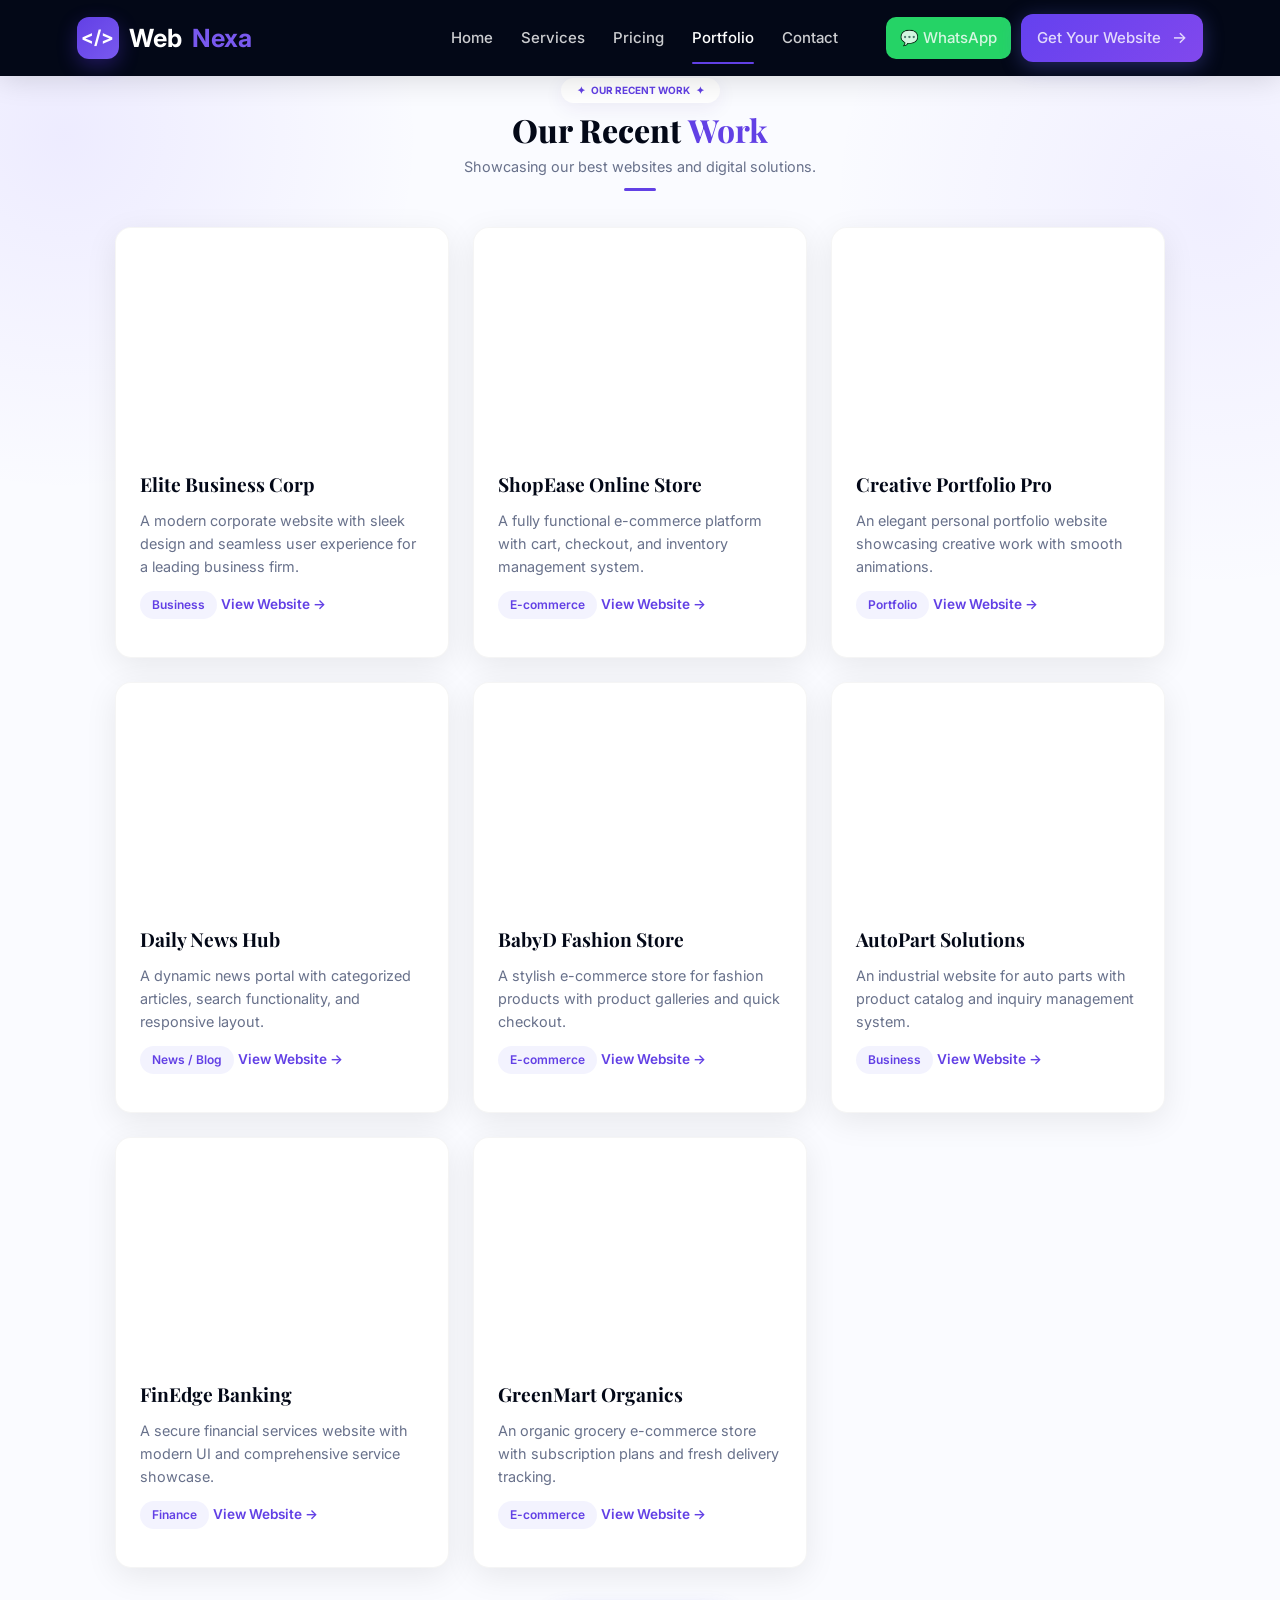
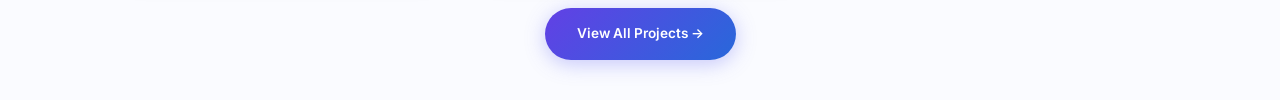
==== portfolio.html @ ce3ebc8d "Add services page and update navigation links" ====
<!DOCTYPE html>
<html lang="en">
<head>
    <meta charset="UTF-8">
    <meta name="viewport" content="width=device-width, initial-scale=1.0">
    <title>WebNexa — Portfolio</title>
    <link rel="stylesheet" href="css/home.css">
    <link rel="preconnect" href="https://fonts.googleapis.com">
    <link rel="preconnect" href="https://fonts.gstatic.com" crossorigin>
    <link href="https://fonts.googleapis.com/css2?family=Playfair+Display:wght@400;500;600;700;800;900&family=Inter:wght@300;400;500;600;700&display=swap" rel="stylesheet">
    <link rel="stylesheet" href="https://cdnjs.cloudflare.com/ajax/libs/font-awesome/6.5.1/css/all.min.css">
</head>
<body>

<!-- ================= NAVBAR ================= -->
<header class="navbar">
    <a href="index.html" class="logo" aria-label="WebNexa Home">
        <div class="logo-icon">&lt;/&gt;</div>
        <span class="logo-white">Web</span><span class="logo-purple">Nexa</span>
    </a>

    <button class="mobile-toggle" id="mobileToggle" aria-label="Toggle menu" aria-expanded="false">
        <span></span>
        <span></span>
        <span></span>
    </button>

    <nav aria-label="Main navigation" id="mainNav">
        <a href="index.html">Home</a>
        <a href="services.html">Services</a>
        <a href="index.html#pricing">Pricing</a>
        <a href="portfolio.html" class="active">Portfolio</a>
        <a href="index.html#contact">Contact</a>
        
        <div class="nav-actions">
            <a href="https://wa.me/923008932525" class="whatsapp-btn" target="_blank" rel="noopener noreferrer">💬 WhatsApp</a>
            <a href="requirements.html" class="talk-btn">Get Your Website <span>→</span></a>
        </div>
    </nav>
</header> 

<div class="mobile-bottom-bar">
    <a href="https://wa.me/923008932525" class="mobile-bar-btn whatsapp" target="_blank" rel="noopener noreferrer">💬 WhatsApp</a>
    <a href="requirements.html" class="mobile-bar-btn get-started">Get Started <span>→</span></a>
</div>

<!-- ================= PORTFOLIO ================= -->
<main class="portfolio-page" id="portfolio">

    <!-- ================= PORTFOLIO HERO ================= -->
    <section class="portfolio-hero">
        <div class="offer">
            <span>✦</span> OUR RECENT WORK <span>✦</span>
        </div>
        <h1>
            Our Recent <strong>Work</strong>
        </h1>
        <p>
            Showcasing our best websites and digital solutions.
        </p>
        <div class="heading-line"></div>
    </section>

    <!-- ================= PORTFOLIO GRID ================= -->
    <section class="portfolio-section">
        <div class="portfolio-grid">

            <!-- Project 1 -->
            <div class="portfolio-card">
                <div class="portfolio-image business-mockup">
                    <div class="site-homepage">
                        <div class="site-header">
                            <div class="site-logo-text"></div>
                            <div class="site-nav">
                                <span></span><span></span><span></span>
                            </div>
                        </div>
                        <div class="site-hero">
                            <div class="site-hero-tag"></div>
                            <div class="site-hero-title"></div>
                            <div class="site-hero-sub"></div>
                            <div class="site-hero-btns">
                                <div class="site-btn primary"></div>
                                <div class="site-btn outline"></div>
                            </div>
                        </div>
                        <div class="site-grid-3">
                            <div class="site-card">
                                <div class="site-card-icon"></div>
                                <div class="site-line"></div>
                                <div class="site-line short"></div>
                            </div>
                            <div class="site-card">
                                <div class="site-card-icon"></div>
                                <div class="site-line"></div>
                                <div class="site-line short"></div>
                            </div>
                            <div class="site-card">
                                <div class="site-card-icon"></div>
                                <div class="site-line"></div>
                                <div class="site-line short"></div>
                            </div>
                        </div>
                    </div>
                </div>
                <div class="portfolio-info">
                    <h3>Elite Business Corp</h3>
                    <p>A modern corporate website with sleek design and seamless user experience for a leading business firm.</p>
                    <span class="portfolio-category">Business</span>
                    <a href="#" class="portfolio-link-btn">View Website →</a>
                </div>
            </div>

            <!-- Project 2 -->
            <div class="portfolio-card">
                <div class="portfolio-image ecommerce-mockup">
                    <div class="site-homepage">
                        <div class="site-header">
                            <div class="site-logo-text"></div>
                            <div class="site-nav">
                                <span></span><span></span><span></span>
                            </div>
                        </div>
                        <div class="site-hero">
                            <div class="site-hero-tag"></div>
                            <div class="site-hero-title"></div>
                            <div class="site-hero-sub"></div>
                            <div class="site-hero-btns">
                                <div class="site-btn primary"></div>
                                <div class="site-btn outline"></div>
                            </div>
                        </div>
                        <div class="site-grid-3">
                            <div class="site-card">
                                <div class="site-card-icon"></div>
                                <div class="site-line"></div>
                                <div class="site-line short"></div>
                            </div>
                            <div class="site-card">
                                <div class="site-card-icon"></div>
                                <div class="site-line"></div>
                                <div class="site-line short"></div>
                            </div>
                            <div class="site-card">
                                <div class="site-card-icon"></div>
                                <div class="site-line"></div>
                                <div class="site-line short"></div>
                            </div>
                        </div>
                    </div>
                </div>
                <div class="portfolio-info">
                    <h3>ShopEase Online Store</h3>
                    <p>A fully functional e-commerce platform with cart, checkout, and inventory management system.</p>
                    <span class="portfolio-category">E-commerce</span>
                    <a href="#" class="portfolio-link-btn">View Website →</a>
                </div>
            </div>

            <!-- Project 3 -->
            <div class="portfolio-card">
                <div class="portfolio-image portfolio-mockup">
                    <div class="site-homepage">
                        <div class="site-header">
                            <div class="site-logo-text"></div>
                            <div class="site-nav">
                                <span></span><span></span><span></span>
                            </div>
                        </div>
                        <div class="site-hero">
                            <div class="site-hero-tag"></div>
                            <div class="site-hero-title"></div>
                            <div class="site-hero-sub"></div>
                            <div class="site-hero-btns">
                                <div class="site-btn primary"></div>
                                <div class="site-btn outline"></div>
                            </div>
                        </div>
                        <div class="site-grid-3">
                            <div class="site-card">
                                <div class="site-card-icon"></div>
                                <div class="site-line"></div>
                                <div class="site-line short"></div>
                            </div>
                            <div class="site-card">
                                <div class="site-card-icon"></div>
                                <div class="site-line"></div>
                                <div class="site-line short"></div>
                            </div>
                            <div class="site-card">
                                <div class="site-card-icon"></div>
                                <div class="site-line"></div>
                                <div class="site-line short"></div>
                            </div>
                        </div>
                    </div>
                </div>
                <div class="portfolio-info">
                    <h3>Creative Portfolio Pro</h3>
                    <p>An elegant personal portfolio website showcasing creative work with smooth animations.</p>
                    <span class="portfolio-category">Portfolio</span>
                    <a href="#" class="portfolio-link-btn">View Website →</a>
                </div>
            </div>

            <!-- Project 4 -->
            <div class="portfolio-card">
                <div class="portfolio-image news-mockup">
                    <div class="site-homepage">
                        <div class="site-header">
                            <div class="site-logo-text"></div>
                            <div class="site-nav">
                                <span></span><span></span><span></span>
                            </div>
                        </div>
                        <div class="site-hero">
                            <div class="site-hero-tag"></div>
                            <div class="site-hero-title"></div>
                            <div class="site-hero-sub"></div>
                            <div class="site-hero-btns">
                                <div class="site-btn primary"></div>
                                <div class="site-btn outline"></div>
                            </div>
                        </div>
                        <div class="site-grid-3">
                            <div class="site-card">
                                <div class="site-card-icon"></div>
                                <div class="site-line"></div>
                                <div class="site-line short"></div>
                            </div>
                            <div class="site-card">
                                <div class="site-card-icon"></div>
                                <div class="site-line"></div>
                                <div class="site-line short"></div>
                            </div>
                            <div class="site-card">
                                <div class="site-card-icon"></div>
                                <div class="site-line"></div>
                                <div class="site-line short"></div>
                            </div>
                        </div>
                    </div>
                </div>
                <div class="portfolio-info">
                    <h3>Daily News Hub</h3>
                    <p>A dynamic news portal with categorized articles, search functionality, and responsive layout.</p>
                    <span class="portfolio-category">News / Blog</span>
                    <a href="#" class="portfolio-link-btn">View Website →</a>
                </div>
            </div>

            <!-- Project 5 -->
            <div class="portfolio-card">
                <div class="portfolio-image store-mockup">
                    <div class="site-homepage">
                        <div class="site-header">
                            <div class="site-logo-text"></div>
                            <div class="site-nav">
                                <span></span><span></span><span></span>
                            </div>
                        </div>
                        <div class="site-hero">
                            <div class="site-hero-tag"></div>
                            <div class="site-hero-title"></div>
                            <div class="site-hero-sub"></div>
                            <div class="site-hero-btns">
                                <div class="site-btn primary"></div>
                                <div class="site-btn outline"></div>
                            </div>
                        </div>
                        <div class="site-grid-3">
                            <div class="site-card">
                                <div class="site-card-icon"></div>
                                <div class="site-line"></div>
                                <div class="site-line short"></div>
                            </div>
                            <div class="site-card">
                                <div class="site-card-icon"></div>
                                <div class="site-line"></div>
                                <div class="site-line short"></div>
                            </div>
                            <div class="site-card">
                                <div class="site-card-icon"></div>
                                <div class="site-line"></div>
                                <div class="site-line short"></div>
                            </div>
                        </div>
                    </div>
                </div>
                <div class="portfolio-info">
                    <h3>BabyD Fashion Store</h3>
                    <p>A stylish e-commerce store for fashion products with product galleries and quick checkout.</p>
                    <span class="portfolio-category">E-commerce</span>
                    <a href="#" class="portfolio-link-btn">View Website →</a>
                </div>
            </div>

            <!-- Project 6 -->
            <div class="portfolio-card">
                <div class="portfolio-image carpart-mockup">
                    <div class="site-homepage">
                        <div class="site-header">
                            <div class="site-logo-text"></div>
                            <div class="site-nav">
                                <span></span><span></span><span></span>
                            </div>
                        </div>
                        <div class="site-hero">
                            <div class="site-hero-tag"></div>
                            <div class="site-hero-title"></div>
                            <div class="site-hero-sub"></div>
                            <div class="site-hero-btns">
                                <div class="site-btn primary"></div>
                                <div class="site-btn outline"></div>
                            </div>
                        </div>
                        <div class="site-grid-3">
                            <div class="site-card">
                                <div class="site-card-icon"></div>
                                <div class="site-line"></div>
                                <div class="site-line short"></div>
                            </div>
                            <div class="site-card">
                                <div class="site-card-icon"></div>
                                <div class="site-line"></div>
                                <div class="site-line short"></div>
                            </div>
                            <div class="site-card">
                                <div class="site-card-icon"></div>
                                <div class="site-line"></div>
                                <div class="site-line short"></div>
                            </div>
                        </div>
                    </div>
                </div>
                <div class="portfolio-info">
                    <h3>AutoPart Solutions</h3>
                    <p>An industrial website for auto parts with product catalog and inquiry management system.</p>
                    <span class="portfolio-category">Business</span>
                    <a href="#" class="portfolio-link-btn">View Website →</a>
                </div>
            </div>

            <!-- Project 7 -->
            <div class="portfolio-card">
                <div class="portfolio-image business-mockup">
                    <div class="site-homepage">
                        <div class="site-header">
                            <div class="site-logo-text"></div>
                            <div class="site-nav">
                                <span></span><span></span><span></span>
                            </div>
                        </div>
                        <div class="site-hero">
                            <div class="site-hero-tag"></div>
                            <div class="site-hero-title"></div>
                            <div class="site-hero-sub"></div>
                            <div class="site-hero-btns">
                                <div class="site-btn primary"></div>
                                <div class="site-btn outline"></div>
                            </div>
                        </div>
                        <div class="site-grid-3">
                            <div class="site-card">
                                <div class="site-card-icon"></div>
                                <div class="site-line"></div>
                                <div class="site-line short"></div>
                            </div>
                            <div class="site-card">
                                <div class="site-card-icon"></div>
                                <div class="site-line"></div>
                                <div class="site-line short"></div>
                            </div>
                            <div class="site-card">
                                <div class="site-card-icon"></div>
                                <div class="site-line"></div>
                                <div class="site-line short"></div>
                            </div>
                        </div>
                    </div>
                </div>
                <div class="portfolio-info">
                    <h3>FinEdge Banking</h3>
                    <p>A secure financial services website with modern UI and comprehensive service showcase.</p>
                    <span class="portfolio-category">Finance</span>
                    <a href="#" class="portfolio-link-btn">View Website →</a>
                </div>
            </div>

            <!-- Project 8 -->
            <div class="portfolio-card">
                <div class="portfolio-image ecommerce-mockup">
                    <div class="site-homepage">
                        <div class="site-header">
                            <div class="site-logo-text"></div>
                            <div class="site-nav">
                                <span></span><span></span><span></span>
                            </div>
                        </div>
                        <div class="site-hero">
                            <div class="site-hero-tag"></div>
                            <div class="site-hero-title"></div>
                            <div class="site-hero-sub"></div>
                            <div class="site-hero-btns">
                                <div class="site-btn primary"></div>
                                <div class="site-btn outline"></div>
                            </div>
                        </div>
                        <div class="site-grid-3">
                            <div class="site-card">
                                <div class="site-card-icon"></div>
                                <div class="site-line"></div>
                                <div class="site-line short"></div>
                            </div>
                            <div class="site-card">
                                <div class="site-card-icon"></div>
                                <div class="site-line"></div>
                                <div class="site-line short"></div>
                            </div>
                            <div class="site-card">
                                <div class="site-card-icon"></div>
                                <div class="site-line"></div>
                                <div class="site-line short"></div>
                            </div>
                        </div>
                    </div>
                </div>
                <div class="portfolio-info">
                    <h3>GreenMart Organics</h3>
                    <p>An organic grocery e-commerce store with subscription plans and fresh delivery tracking.</p>
                    <span class="portfolio-category">E-commerce</span>
                    <a href="#" class="portfolio-link-btn">View Website →</a>
                </div>
            </div>

        </div>

        <!-- ================= VIEW ALL PROJECTS ================= -->
        <div class="view-all-wrapper">
            <a href="#" class="view-all-btn">View All Projects →</a>
        </div>
    </section>

</main>

<script>
    const mobileToggle = document.getElementById('mobileToggle');
    const mainNav = document.getElementById('mainNav');
    
    if (mobileToggle && mainNav) {
        mobileToggle.addEventListener('click', function() {
            const isOpen = mainNav.classList.toggle('open');
            mobileToggle.classList.toggle('active');
            mobileToggle.setAttribute('aria-expanded', String(isOpen));
            document.body.classList.toggle('menu-open', isOpen);
        });
        
        mainNav.querySelectorAll('a').forEach(function(link) {
            link.addEventListener('click', function() {
                mainNav.classList.remove('open');
                mobileToggle.classList.remove('active');
                mobileToggle.setAttribute('aria-expanded', 'false');
                document.body.classList.remove('menu-open');
            });
        });
        
        document.addEventListener('keydown', function(e) {
            if (e.key === 'Escape' && mainNav.classList.contains('open')) {
                mainNav.classList.remove('open');
                mobileToggle.classList.remove('active');
                mobileToggle.setAttribute('aria-expanded', 'false');
                document.body.classList.remove('menu-open');
            }
        });
    }
</script>

</body>
</html>
---- css/home.css ----
/* ================= RESET ================= */
* {
    margin: 0;
    padding: 0;
    box-sizing: border-box;
}

:root {
    --primary: #030817;
    --primary-light: #0f2847;
    --purple: #6240e5;
    --purple-light: #7959ef;
    --blue: #2868da;
    --blue-light: #48cae4;
    --green: #2bb26a;
    --green-light: #34d399;
    --orange: #f28b19;
    --orange-light: #fbbf24;
    --white: #ffffff;
    --off-white: #f8f9fa;
    --text: #10172d;
    --text-light: #68718b;
    --text-muted: #adb5bd;
    --bg: #f9faff;
    --card-bg: rgba(255, 255, 255, 0.85);
    --shadow: 0 8px 32px rgba(0, 0, 0, 0.08);
    --shadow-lg: 0 20px 60px rgba(0, 0, 0, 0.12);
    --radius: 16px;
    --radius-sm: 10px;
    --transition: all 0.3s cubic-bezier(0.4, 0, 0.2, 1);
    --font-heading: 'Playfair Display', Georgia, serif;
    --font-body: 'Inter', -apple-system, BlinkMacSystemFont, sans-serif;
}

html {
    scroll-behavior: smooth;
    scroll-padding-top: 76px;
}

body {
    font-family: var(--font-body);
    color: var(--text);
    background: var(--bg);
    line-height: 1.7;
    overflow-x: hidden;
    -webkit-font-smoothing: antialiased;
}

/* ================= NAVBAR ================= */
.navbar {
    position: fixed;
    top: 0;
    left: 0;
    right: 0;
    z-index: 1000;
    height: 76px;
    background: var(--primary);
    display: flex;
    align-items: center;
    justify-content: space-between;
    padding: 0 6%;
    box-shadow: 0 2px 30px rgba(0, 0, 0, 0.15);
}

.logo {
    display: flex;
    align-items: center;
    font-size: 25px;
    font-weight: 700;
    color: var(--white);
    text-decoration: none;
    gap: 10px;
}

.logo-icon {
    width: 42px;
    height: 42px;
    border-radius: 12px;
    display: flex;
    align-items: center;
    justify-content: center;
    color: var(--white);
    font-size: 19px;
    font-weight: 700;
    background: linear-gradient(135deg, var(--purple), var(--purple-light));
    box-shadow: 0 7px 20px rgba(100, 60, 255, 0.3);
}

.logo-white {
    color: var(--white);
}

.logo-purple {
    color: var(--purple-light);
}

.navbar nav {
    display: flex;
    align-items: center;
    gap: 28px;
    height: 100%;
}

.navbar nav a {
    position: relative;
    height: 100%;
    display: flex;
    align-items: center;
    color: rgba(255, 255, 255, 0.8);
    text-decoration: none;
    font-size: 15px;
    font-weight: 500;
    transition: var(--transition);
}

.navbar nav a:hover,
.navbar nav a.active {
    color: var(--white);
}

.navbar nav a.active::after {
    content: '';
    position: absolute;
    bottom: 12px;
    left: 0;
    width: 100%;
    height: 2px;
    background: var(--purple);
    border-radius: 2px;
}

.talk-btn {
    display: inline-flex;
    align-items: center;
    gap: 6px;
    border: none;
    padding: 10px 16px;
    border-radius: 12px;
    color: var(--white);
    background: linear-gradient(135deg, #6441ef, #8148ed);
    font-size: 13px;
    font-weight: 600;
    cursor: pointer;
    text-decoration: none;
    transition: var(--transition);
    box-shadow: 0 4px 20px rgba(99, 102, 241, 0.35);
}

.talk-btn:hover {
    transform: translateY(-2px);
    box-shadow: 0 8px 30px rgba(99, 102, 241, 0.5);
}

.talk-btn span {
    font-size: 16px;
    margin-left: 5px;
}

.mobile-toggle {
    display: none;
    flex-direction: column;
    justify-content: center;
    gap: 5px;
    width: 30px;
    height: 30px;
    background: none;
    border: none;
    cursor: pointer;
    padding: 0;
    z-index: 1001;
}

.mobile-toggle span {
    display: block;
    width: 100%;
    height: 2px;
    background: var(--white);
    border-radius: 2px;
    transition: var(--transition);
}

.mobile-toggle.active span:nth-child(1) {
    transform: rotate(45deg) translate(5px, 5px);
}

.mobile-toggle.active span:nth-child(2) {
    opacity: 0;
}

.mobile-toggle.active span:nth-child(3) {
    transform: rotate(-45deg) translate(5px, -5px);
}

.nav-actions {
    display: flex;
    align-items: center;
    gap: 10px;
    margin-left: 20px;
}

.whatsapp-btn {
    display: inline-flex;
    align-items: center;
    gap: 5px;
    padding: 8px 14px;
    border-radius: 10px;
    color: var(--white);
    background: #25D366;
    font-size: 13px;
    font-weight: 600;
    text-decoration: none;
    transition: var(--transition);
}

.whatsapp-btn:hover {
    background: #1ebc57;
    transform: translateY(-2px);
}

/* ================= HOME / HERO ================= */
.home {
    min-height: calc(100vh - 76px);
    padding: 15px 9% 20px;
    background:
        radial-gradient(circle at 5% 8%, rgba(110, 80, 255, .09), transparent 18%),
        radial-gradient(circle at 95% 12%, rgba(120, 90, 255, .08), transparent 20%),
        #fafbff;
}

/* ================= HERO TITLE ================= */
.hero-title {
    text-align: center;
    margin-bottom: 16px;
    padding: 60px 0 20px;
}

.offer {
    display: inline-block;
    padding: 4px 12px;
    border-radius: 20px;
    background: var(--white);
    color: var(--purple);
    font-size: 10px;
    font-weight: bold;
    box-shadow: 0 5px 20px rgba(50, 30, 130, .07);
    margin-bottom: 8px;
}

.offer span {
    margin: 0 4px;
}

.hero-title h1 {
    font-family: var(--font-heading);
    font-size: clamp(1.4rem, 3vw, 2rem);
    font-weight: 800;
    color: var(--primary);
    line-height: 1.2;
    margin-bottom: 6px;
}

.hero-title h1 strong {
    color: var(--purple);
}

.hero-title p {
    color: var(--text-light);
    font-size: 0.9rem;
    max-width: 450px;
    margin: 0 auto;
}

.heading-line {
    width: 32px;
    height: 3px;
    background: var(--purple);
    margin: 8px auto 0;
    border-radius: 10px;
}

/* ================= TIMELINE ================= */
.timeline {
    max-width: 1080px;
    margin: auto;
    position: relative;
    padding-bottom: 20px;
}

.timeline::before {
    content: '';
    position: absolute;
    top: 0;
    bottom: 0;
    left: 50%;
    width: 2px;
    background: #e1e3ef;
    transform: translateX(-50%);
}

/* ================= SERVICE ROW ================= */
.service-row {
    min-height: 120px;
    display: grid;
    grid-template-columns: 1fr 1fr;
    align-items: center;
    position: relative;
    border-bottom: 1px solid #e5e7ef;
}

.service-row:last-child {
    border-bottom: none;
}

/* ================= VISUAL SIDE ================= */
.visual {
    height: 110px;
    display: flex;
    align-items: center;
    justify-content: center;
    position: relative;
    margin: 6px 25px;
    border-radius: 60px;
}

.purple-visual {
    background: linear-gradient(135deg, #f1edff, #ebe7ff);
}

.blue-visual {
    background: linear-gradient(135deg, #eef5ff, #e9efff);
}

.green-visual {
    background: linear-gradient(135deg, #edfaf3, #e6f8ee);
}

.orange-visual {
    background: linear-gradient(135deg, #fff5e9, #fff0df);
}

/* ================= SERVICE TEXT ================= */
.service-text {
    padding: 15px 25px;
}

.number {
    display: block;
    font-size: 13px;
    font-weight: bold;
    margin-bottom: 4px;
}

.purple {
    color: var(--purple);
}

.blue {
    color: var(--blue);
}

.green {
    color: var(--green);
}

.orange {
    color: var(--orange);
}

.service-text h2 {
    font-family: var(--font-heading);
    font-size: clamp(1.1rem, 2vw, 1.3rem);
    font-weight: 700;
    color: var(--primary);
    margin-bottom: 4px;
}

.service-text p {
    max-width: 380px;
    color: var(--text-light);
    font-size: 0.85rem;
    line-height: 1.6;
    margin-bottom: 8px;
}

/* ================= TAGS ================= */
.tags {
    display: flex;
    flex-wrap: wrap;
    gap: 6px;
}

.tags span {
    padding: 4px 8px;
    border-radius: 6px;
    background: #f0edff;
    color: var(--purple);
    font-size: 0.7rem;
    font-weight: 600;
}

.blue-tags span {
    background: #edf4ff;
    color: var(--blue);
}

.green-tags span {
    background: #eaf8ef;
    color: var(--green);
}

.orange-tags span {
    background: #fff2e4;
    color: var(--orange);
}

/* ================= CENTER ICONS ================= */
.timeline-icon {
    position: absolute;
    left: 50%;
    top: 50%;
    transform: translate(-50%, -50%);
    width: 44px;
    height: 44px;
    border-radius: 50%;
    display: flex;
    align-items: center;
    justify-content: center;
    color: var(--white);
    font-size: 16px;
    border: 5px solid #fafbff;
    z-index: 5;
}

.purple-icon {
    background: var(--purple);
    box-shadow: 0 0 0 2px #d9d1ff;
}

.blue-icon {
    background: var(--blue);
}

.green-icon {
    background: var(--green);
}

.orange-icon {
    background: var(--orange);
}

/* ================= LAPTOP ILLUSTRATION ================= */
.laptop {
    width: 140px;
    height: 80px;
    position: relative;
    background: #10162d;
    border: 5px solid var(--purple-light);
    border-radius: 8px;
    transform: perspective(500px) rotateX(2deg);
    box-shadow: 0 10px 20px rgba(65, 40, 150, 0.22);
}

.screen {
    padding: 10px;
}

.line {
    height: 4px;
    margin-bottom: 6px;
    border-radius: 4px;
    background: var(--orange-light);
}

.line.yellow {
    width: 50px;
}

.line.purple-line {
    width: 85px;
    background: var(--purple-light);
}

.line.white-line {
    width: 70px;
    background: #c2c6d9;
}

.line.small {
    width: 40px;
}

.laptop-base {
    position: absolute;
    width: 155px;
    height: 7px;
    left: -14px;
    bottom: -14px;
    background: #5e38c8;
    border-radius: 6px;
}

.react-icon {
    position: absolute;
    right: -25px;
    top: -22px;
    width: 34px;
    height: 34px;
    display: flex;
    align-items: center;
    justify-content: center;
    border-radius: 7px;
    background: var(--purple);
    color: var(--white);
    font-size: 18px;
    box-shadow: 0 5px 12px rgba(80, 45, 200, 0.25);
}

.js-icon {
    position: absolute;
    right: -14px;
    bottom: -18px;
    width: 28px;
    height: 28px;
    display: flex;
    align-items: center;
    justify-content: center;
    background: var(--orange-light);
    color: #222;
    font-weight: bold;
    border-radius: 6px;
    font-size: 10px;
}

/* ================= API ILLUSTRATION ================= */
.api-card {
    width: 80px;
    height: 80px;
    background: var(--white);
    border-radius: 10px;
    display: flex;
    flex-direction: column;
    justify-content: center;
    align-items: center;
    box-shadow: 0 8px 20px rgba(70, 90, 150, 0.15);
    z-index: 2;
}

.api-title {
    font-size: 18px;
    font-weight: bold;
    color: var(--purple);
    margin-bottom: 6px;
}

.api-line {
    width: 45px;
    height: 4px;
    background: #e4e6f2;
    border-radius: 4px;
    margin: 2px;
}

.api-line.short {
    width: 30px;
}

.api-cloud {
    position: absolute;
    width: 32px;
    height: 32px;
    display: flex;
    align-items: center;
    justify-content: center;
    background: var(--white);
    border-radius: 8px;
    color: var(--blue);
    box-shadow: 0 6px 15px rgba(70, 90, 150, 0.12);
    z-index: 3;
    font-size: 0.9rem;
}

.cloud-one {
    left: 24%;
    top: 20%;
}

.cloud-two {
    left: 24%;
    bottom: 20%;
}

.cloud-three {
    right: 24%;
    top: 20%;
}

.cloud-four {
    right: 24%;
    bottom: 20%;
}

/* ================= SECURITY ILLUSTRATION ================= */
.security-window {
    width: 160px;
    height: 90px;
    position: relative;
    background: var(--white);
    border-radius: 6px;
    box-shadow: 0 8px 20px rgba(40, 120, 75, 0.12);
}

.window-top {
    height: 20px;
    background: #dff2e7;
    border-radius: 6px 6px 0 0;
    display: flex;
    align-items: center;
    gap: 4px;
    padding-left: 7px;
}

.window-top i {
    width: 5px;
    height: 5px;
    border-radius: 50%;
    background: #4fc485;
}

.window-content {
    width: 60px;
    height: 35px;
    margin: 16px;
    border-radius: 4px;
    background: #eaf7ef;
}

.shield {
    position: absolute;
    width: 70px;
    height: 80px;
    right: 22px;
    top: 16px;
    background: linear-gradient(145deg, #6ddd9d, #20a961);
    clip-path: polygon(50% 0%, 90% 17%, 84% 65%, 50% 100%, 16% 65%, 10% 17%);
    display: flex;
    align-items: center;
    justify-content: center;
    font-size: 22px;
    box-shadow: 0 8px 20px rgba(30, 170, 100, 0.2);
}

.check {
    position: absolute;
    right: 4px;
    bottom: 5px;
    width: 26px;
    height: 26px;
    border-radius: 50%;
    display: flex;
    align-items: center;
    justify-content: center;
    background: #3dc77a;
    color: var(--white);
    font-weight: bold;
    font-size: 0.85rem;
}

/* ================= SERVER ILLUSTRATION ================= */
.server-box {
    display: flex;
    flex-direction: column;
    gap: 5px;
    width: 90px;
}

.server {
    height: 18px;
    border-radius: 4px;
    background: linear-gradient(90deg, #e39a50, #f2b36c);
    box-shadow: 0 3px 8px rgba(200, 120, 40, 0.15);
}

.growth-arrow {
    position: absolute;
    right: 18%;
    bottom: 20%;
    font-size: 32px;
    color: var(--orange);
    font-weight: bold;
}

.cloud {
    position: absolute;
    top: 15%;
    right: 22%;
    font-size: 32px;
    color: var(--orange-light);
}

/* ================= CTA ================= */
.cta {
    max-width: 1080px;
    min-height: 70px;
    margin: 10px auto 0;
    padding: 14px 40px;
    border-radius: 14px;
    display: flex;
    align-items: center;
    justify-content: space-between;
    color: var(--white);
    background:
        radial-gradient(circle at 10% 50%, rgba(125, 80, 255, 0.5), transparent 25%),
        linear-gradient(100deg, #11184d, #4927bd);
    box-shadow: 0 8px 25px rgba(45, 25, 130, 0.2);
}

.cta-left {
    display: flex;
    align-items: center;
    gap: 14px;
}

.rocket {
    width: 40px;
    height: 40px;
    border-radius: 50%;
    display: flex;
    align-items: center;
    justify-content: center;
    background: var(--purple);
    font-size: 18px;
}

.cta h3 {
    font-family: var(--font-heading);
    font-size: 1.1rem;
    margin-bottom: 2px;
}

.cta p {
    font-size: 0.85rem;
    color: rgba(255, 255, 255, 0.7);
}

.cta .talk-btn {
    background: var(--white);
    color: var(--primary);
    font-weight: bold;
    box-shadow: none;
    padding: 10px 18px;
    font-size: 12px;
}

.cta .talk-btn:hover {
    transform: translateY(-2px);
    box-shadow: 0 6px 20px rgba(0, 0, 0, 0.15);
}

/* ================= FOOTER ================= */
.footer {
    background: var(--primary);
    color: rgba(255, 255, 255, 0.7);
    padding: 40px 0 0;
    margin-top: 40px;
}

.footer-grid {
    max-width: 1200px;
    margin: 0 auto;
    padding: 0 24px;
    display: grid;
    grid-template-columns: 1fr;
    gap: 24px;
    padding-bottom: 32px;
}

.footer-brand .logo {
    margin-bottom: 10px;
}

.footer-desc {
    font-size: 0.85rem;
    line-height: 1.6;
    margin-bottom: 12px;
}

.footer-social {
    display: flex;
    gap: 8px;
}

.footer-social a {
    width: 32px;
    height: 32px;
    border-radius: 50%;
    background: rgba(255, 255, 255, 0.08);
    display: flex;
    align-items: center;
    justify-content: center;
    color: rgba(255, 255, 255, 0.6);
    transition: var(--transition);
    text-decoration: none;
    font-size: 0.85rem;
}

.footer-social a:hover {
    background: var(--purple);
    color: var(--white);
    transform: translateY(-2px);
}

.footer-links h4,
.footer-contact h4 {
    color: var(--white);
    font-size: 0.95rem;
    margin-bottom: 14px;
    font-family: var(--font-body);
    font-weight: 600;
}

.footer-links ul {
    list-style: none;
}

.footer-links li {
    margin-bottom: 6px;
}

.footer-links a {
    font-size: 0.85rem;
    color: rgba(255, 255, 255, 0.7);
    text-decoration: none;
    transition: var(--transition);
}

.footer-links a:hover {
    color: var(--purple);
    padding-left: 4px;
}

.contact-item {
    display: flex;
    align-items: flex-start;
    gap: 8px;
    margin-bottom: 10px;
    font-size: 0.85rem;
}

.contact-item i {
    color: var(--purple);
    margin-top: 3px;
    flex-shrink: 0;
    font-size: 0.8rem;
}

.footer-bottom {
    max-width: 1200px;
    margin: 0 auto;
    padding: 14px 24px;
    border-top: 1px solid rgba(255, 255, 255, 0.08);
    display: flex;
    justify-content: space-between;
    align-items: center;
    font-size: 0.8rem;
}

.footer-bottom-links {
    display: flex;
    gap: 16px;
}

.footer-bottom-links a {
    color: rgba(255, 255, 255, 0.7);
    text-decoration: none;
    transition: var(--transition);
}

.footer-bottom-links a:hover {
    color: var(--purple);
}

.mobile-bottom-bar {
    display: none;
    position: fixed;
    bottom: 0;
    left: 0;
    right: 0;
    background: var(--primary);
    padding: 8px 16px;
    gap: 8px;
    z-index: 999;
    box-shadow: 0 -2px 20px rgba(0, 0, 0, 0.15);
}

.mobile-bar-btn {
    flex: 1;
    display: inline-flex;
    align-items: center;
    justify-content: center;
    gap: 5px;
    padding: 10px;
    border-radius: 10px;
    color: var(--white);
    font-size: 13px;
    font-weight: 600;
    text-decoration: none;
    transition: var(--transition);
}

.mobile-bar-btn.whatsapp {
    background: #25D366;
}

.mobile-bar-btn.get-started {
    background: linear-gradient(135deg, #6441ef, #8148ed);
}

/* ================= HOVER EFFECTS ================= */
.navbar nav a:hover {
    color: var(--purple-light);
}

.visual {
    transition: .3s ease;
}

.visual:hover {
    transform: translateY(-4px);
}

/* ================= RESPONSIVE - MOBILE FIRST ================= */
@media (max-width: 950px) {
    .navbar {
        padding: 0 25px;
    }

    .navbar nav {
        position: absolute;
        top: 76px;
        left: 0;
        right: 0;
        background: var(--primary);
        flex-direction: column;
        align-items: stretch;
        padding: 20px 25px;
        gap: 0;
        height: auto;
        display: none;
        box-shadow: 0 10px 30px rgba(0, 0, 0, 0.2);
    }

    .navbar nav.open {
        display: flex;
    }

    .navbar nav a {
        width: 100%;
        height: auto;
        padding: 14px 0;
        border-bottom: 1px solid rgba(255, 255, 255, 0.08);
    }

    .navbar nav a:last-of-type {
        border-bottom: none;
    }

    .navbar nav a.active::after {
        display: none;
    }

    .nav-actions {
        display: none;
    }

    .mobile-toggle {
        display: flex;
    }

    .home {
        padding: 30px 25px;
    }

    .timeline::before {
        display: none;
    }

    .service-row {
        display: flex;
        flex-direction: column;
        padding: 30px 0;
    }

    .service-text {
        width: 100%;
        text-align: center;
        padding: 20px;
    }

    .service-text p {
        margin-left: auto;
        margin-right: auto;
    }

    .visual {
        width: 80%;
    }

    .timeline-icon {
        display: none;
    }

    .tags {
        justify-content: center;
    }

    .cta {
        flex-direction: column;
        gap: 20px;
        text-align: center;
        padding: 30px;
    }

    .cta-left {
        flex-direction: column;
    }
}

@media (max-width: 650px) {
    .logo {
        font-size: 21px;
    }

    .home {
        padding: 25px 15px;
    }

    .hero-title h1 {
        font-size: 28px;
    }

    .hero-title p {
        font-size: 14px;
    }

    .visual {
        width: 100%;
        height: 150px;
    }

    .service-text h2 {
        font-size: 21px;
    }

    .cta .talk-btn {
        width: 100%;
        justify-content: center;
    }

    .footer-bottom {
        flex-direction: column;
        gap: 12px;
        text-align: center;
    }

    .mobile-bottom-bar {
        display: flex;
    }

    body {
        padding-bottom: 80px;
    }
}

/* ================= ANIMATIONS ================= */
@keyframes fadeInUp {
    from {
        opacity: 0;
        transform: translateY(30px);
    }
    to {
        opacity: 1;
        transform: translateY(0);
    }
}

.hero-title {
    animation: fadeInUp 1s ease-out;
}

.service-row {
    opacity: 0;
    transform: translateY(30px);
    animation: fadeInUp 0.8s ease-out forwards;
}

.service-row:nth-child(2) {
    animation-delay: 0.2s;
}

.service-row:nth-child(3) {
    animation-delay: 0.4s;
}

.service-row:nth-child(4) {
    animation-delay: 0.6s;
}

.service-row:nth-child(5) {
    animation-delay: 0.8s;
}

.service-row:nth-child(6) {
    animation-delay: 1s;
}

/* ================= PORTFOLIO PAGE ================= */
.portfolio-page {
    min-height: calc(100vh - 76px);
    padding: 15px 9% 20px;
    background:
        radial-gradient(circle at 5% 8%, rgba(110, 80, 255, .09), transparent 18%),
        radial-gradient(circle at 95% 12%, rgba(120, 90, 255, .08), transparent 20%),
        #fafbff;
}

.portfolio-hero {
    text-align: center;
    margin-bottom: 16px;
    padding: 60px 0 20px;
}

.portfolio-hero h1 {
    font-family: var(--font-heading);
    font-size: clamp(1.4rem, 3vw, 2rem);
    font-weight: 800;
    color: var(--primary);
    line-height: 1.2;
    margin-bottom: 6px;
}

.portfolio-hero h1 strong {
    color: var(--purple);
}

.portfolio-hero p {
    color: var(--text-light);
    font-size: 0.9rem;
    max-width: 450px;
    margin: 0 auto;
}

.portfolio-section {
    max-width: 1080px;
    margin: auto;
    padding-bottom: 20px;
}

.portfolio-grid {
    display: grid;
    grid-template-columns: 1fr;
    gap: 24px;
}

.portfolio-card {
    background: var(--white);
    border-radius: var(--radius);
    overflow: hidden;
    box-shadow: var(--shadow);
    border: 1px solid rgba(0, 0, 0, 0.04);
    transition: var(--transition);
}

.portfolio-card:hover {
    transform: translateY(-6px);
    box-shadow: var(--shadow-lg);
}

.portfolio-image {
    height: 220px;
    overflow: hidden;
    position: relative;
}

.portfolio-image .site-homepage {
    height: 100%;
    transform: scale(1.02);
    transition: transform 0.4s ease;
}

.portfolio-card:hover .portfolio-image .site-homepage {
    transform: scale(1.05);
}

.business-mockup .site-hero {
    background: linear-gradient(135deg, #1e3a5f 0%, #0f172a 100%);
}

.ecommerce-mockup .site-hero {
    background: linear-gradient(135deg, #fdf2f8 0%, #fce7f3 100%);
}

.portfolio-mockup .site-hero {
    background: linear-gradient(135deg, #f8fafc 0%, #e2e8f0 100%);
}

.news-mockup .site-hero {
    background: linear-gradient(135deg, #f8fafc 0%, #e2e8f0 100%);
}

.store-mockup .site-hero {
    background: linear-gradient(135deg, #fdf2f8 0%, #fce7f3 100%);
}

.carpart-mockup .site-hero {
    background: linear-gradient(135deg, #1e3a5f 0%, #0f172a 100%);
}

.ecommerce-mockup .site-hero-title,
.ecommerce-mockup .site-hero-sub,
.ecommerce-mockup .site-hero-tag {
    background: #1e293b;
}

.portfolio-mockup .site-hero-title,
.portfolio-mockup .site-hero-sub,
.portfolio-mockup .site-hero-tag {
    background: #1e293b;
}

.news-mockup .site-hero-title,
.news-mockup .site-hero-sub,
.news-mockup .site-hero-tag {
    background: #1e293b;
}

.store-mockup .site-hero-title,
.store-mockup .site-hero-sub,
.store-mockup .site-hero-tag {
    background: #1e293b;
}

.carpart-mockup .site-btn.primary {
    background: #f59e0b;
}

.ecommerce-mockup .site-btn.primary {
    background: #ec4899;
}

.portfolio-mockup .site-btn.primary {
    background: #6366f1;
}

.news-mockup .site-btn.primary {
    background: #6366f1;
}

.store-mockup .site-btn.primary {
    background: #ec4899;
}

.carpart-mockup .site-card-icon {
    background: #fef3c7;
}

.ecommerce-mockup .site-card-icon {
    background: #fce7f3;
}

.portfolio-mockup .site-card-icon {
    background: #e0e7ff;
}

.news-mockup .site-card-icon {
    background: #e0e7ff;
}

.store-mockup .site-card-icon {
    background: #fce7f3;
}

.ecommerce-mockup .site-grid-3,
.portfolio-mockup .site-grid-3,
.news-mockup .site-grid-3 {
    background: #ffffff;
}

.store-mockup .site-grid-3 {
    background: #ffffff;
}

.business-mockup .site-grid-3,
.carpart-mockup .site-grid-3 {
    background: #f8fafc;
}

.portfolio-info {
    padding: 20px 24px 24px;
}

.portfolio-info h3 {
    font-family: var(--font-heading);
    font-size: 1.2rem;
    font-weight: 700;
    color: var(--primary);
    margin-bottom: 8px;
}

.portfolio-info p {
    color: var(--text-light);
    font-size: 0.9rem;
    line-height: 1.6;
    margin-bottom: 12px;
}

.portfolio-category {
    display: inline-block;
    padding: 4px 12px;
    border-radius: 50px;
    background: rgba(99, 102, 241, 0.08);
    color: var(--purple);
    font-size: 0.75rem;
    font-weight: 600;
    margin-bottom: 14px;
}

.portfolio-link-btn {
    display: inline-flex;
    align-items: center;
    gap: 6px;
    color: var(--purple);
    font-size: 0.85rem;
    font-weight: 600;
    text-decoration: none;
    transition: var(--transition);
}

.portfolio-link-btn:hover {
    color: var(--primary);
    gap: 10px;
}

.view-all-wrapper {
    text-align: center;
    margin-top: 40px;
}

.view-all-btn {
    display: inline-flex;
    align-items: center;
    gap: 8px;
    padding: 14px 32px;
    border-radius: 50px;
    background: linear-gradient(135deg, var(--purple), var(--blue));
    color: var(--white);
    font-size: 0.85rem;
    font-weight: 600;
    text-decoration: none;
    transition: var(--transition);
    box-shadow: 0 4px 20px rgba(99, 102, 241, 0.35);
}

.view-all-btn:hover {
    transform: translateY(-2px);
    box-shadow: 0 8px 30px rgba(99, 102, 241, 0.5);
}

/* ================= RESPONSIVE - PORTFOLIO ================= */
@media (max-width: 950px) {
    .portfolio-page {
        padding: 30px 25px;
    }

    .portfolio-image {
        height: 180px;
    }
}

@media (max-width: 650px) {
    .portfolio-page {
        padding: 25px 15px;
    }

    .portfolio-image {
        height: 160px;
    }

    .portfolio-info {
        padding: 16px 18px 20px;
    }

    .view-all-btn {
        width: 100%;
        justify-content: center;
    }
}

@media (min-width: 768px) {
    .portfolio-grid {
        grid-template-columns: repeat(2, 1fr);
    }
}

@media (min-width: 1024px) {
    .portfolio-grid {
        grid-template-columns: repeat(3, 1fr);
    }
}

/* ================= ANIMATIONS ================= */
.portfolio-card {
    opacity: 0;
    transform: translateY(30px);
    animation: fadeInUp 0.8s ease-out forwards;
}

.portfolio-card:nth-child(1) { animation-delay: 0.1s; }
.portfolio-card:nth-child(2) { animation-delay: 0.2s; }
.portfolio-card:nth-child(3) { animation-delay: 0.3s; }
.portfolio-card:nth-child(4) { animation-delay: 0.4s; }
.portfolio-card:nth-child(5) { animation-delay: 0.5s; }
.portfolio-card:nth-child(6) { animation-delay: 0.6s; }
.portfolio-card:nth-child(7) { animation-delay: 0.7s; }
.portfolio-card:nth-child(8) { animation-delay: 0.8s; }

/* ================= SERVICES PAGE ================= */
.services-page {
    min-height: calc(100vh - 76px);
    padding: 15px 9% 20px;
    background:
        radial-gradient(circle at 5% 8%, rgba(110, 80, 255, .09), transparent 18%),
        radial-gradient(circle at 95% 12%, rgba(120, 90, 255, .08), transparent 20%),
        #fafbff;
}

.services-section {
    max-width: 1080px;
    margin: auto;
    padding-bottom: 20px;
}

.services-grid {
    display: grid;
    grid-template-columns: 1fr;
    gap: 24px;
}

.service-card {
    background: var(--white);
    border-radius: var(--radius);
    padding: 32px 28px;
    box-shadow: var(--shadow);
    border: 1px solid rgba(0, 0, 0, 0.04);
    transition: var(--transition);
    position: relative;
    overflow: hidden;
}

.service-card::before {
    content: '';
    position: absolute;
    top: 0;
    left: 0;
    right: 0;
    height: 4px;
    background: linear-gradient(90deg, var(--purple), var(--blue));
    transform: scaleX(0);
    transform-origin: left;
    transition: transform 0.4s ease;
}

.service-card:hover::before {
    transform: scaleX(1);
}

.service-card:hover {
    transform: translateY(-6px);
    box-shadow: var(--shadow-lg);
}

.service-card-icon {
    width: 56px;
    height: 56px;
    border-radius: 14px;
    display: flex;
    align-items: center;
    justify-content: center;
    font-size: 1.3rem;
    margin-bottom: 18px;
    transition: var(--transition);
}

.purple-card .service-card-icon {
    background: linear-gradient(135deg, #f1edff, #ebe7ff);
    color: var(--purple);
}

.blue-card .service-card-icon {
    background: linear-gradient(135deg, #eef5ff, #e9efff);
    color: var(--blue);
}

.green-card .service-card-icon {
    background: linear-gradient(135deg, #edfaf3, #e6f8ee);
    color: var(--green);
}

.orange-card .service-card-icon {
    background: linear-gradient(135deg, #fff5e9, #fff0df);
    color: var(--orange);
}

.service-card:hover .service-card-icon {
    transform: scale(1.1);
}

.service-card h3 {
    font-family: var(--font-heading);
    font-size: 1.2rem;
    font-weight: 700;
    color: var(--primary);
    margin-bottom: 8px;
}

.service-card p {
    color: var(--text-light);
    font-size: 0.9rem;
    line-height: 1.6;
    margin-bottom: 16px;
}

.service-link {
    display: inline-flex;
    align-items: center;
    gap: 6px;
    font-size: 0.85rem;
    font-weight: 600;
    color: var(--purple);
    text-decoration: none;
    transition: var(--transition);
}

.service-link:hover {
    gap: 10px;
    color: var(--primary);
}

.service-link span {
    font-size: 1rem;
    transition: var(--transition);
}

/* ================= SERVICES RESPONSIVE ================= */
@media (min-width: 768px) {
    .services-grid {
        grid-template-columns: repeat(2, 1fr);
    }
}

@media (min-width: 1024px) {
    .services-grid {
        grid-template-columns: repeat(3, 1fr);
    }
}

@media (min-width: 1200px) {
    .services-grid {
        grid-template-columns: repeat(4, 1fr);
    }
}

/* ================= SERVICES ANIMATIONS ================= */
.service-card {
    opacity: 0;
    transform: translateY(30px);
    animation: fadeInUp 0.8s ease-out forwards;
}

.service-card:nth-child(1) { animation-delay: 0.1s; }
.service-card:nth-child(2) { animation-delay: 0.2s; }
.service-card:nth-child(3) { animation-delay: 0.3s; }
.service-card:nth-child(4) { animation-delay: 0.4s; }
.service-card:nth-child(5) { animation-delay: 0.5s; }
.service-card:nth-child(6) { animation-delay: 0.6s; }
.service-card:nth-child(7) { animation-delay: 0.7s; }
.service-card:nth-child(8) { animation-delay: 0.8s; }

/* ================= UTILITIES ================= */
.text-gradient {
    background: linear-gradient(135deg, var(--purple), var(--orange));
    -webkit-background-clip: text;
    -webkit-text-fill-color: transparent;
    background-clip: text;
}

.container {
    max-width: 1200px;
    margin: 0 auto;
    padding: 0 24px;
}

.section-header {
    text-align: center;
    max-width: 700px;
    margin: 0 auto 60px;
}

.section-tag {
    display: inline-block;
    font-family: var(--font-body);
    font-size: 0.8rem;
    font-weight: 600;
    text-transform: uppercase;
    letter-spacing: 3px;
    color: var(--purple);
    margin-bottom: 12px;
    padding: 4px 16px;
    background: rgba(99, 102, 241, 0.08);
    border-radius: 50px;
}

.section-title {
    font-size: clamp(2rem, 4vw, 3rem);
    margin-bottom: 16px;
    color: var(--primary);
}

.section-desc {
    color: var(--text-light);
    font-size: 1.05rem;
    max-width: 600px;
    margin: 0 auto;
}

/* ================= BUTTONS ================= */
.btn {
    display: inline-flex;
    align-items: center;
    gap: 8px;
    padding: 14px 32px;
    border-radius: 50px;
    font-family: var(--font-body);
    font-size: 0.95rem;
    font-weight: 600;
    cursor: pointer;
    border: 2px solid transparent;
    transition: var(--transition);
    text-transform: uppercase;
    letter-spacing: 0.5px;
    font-size: 0.85rem;
    min-height: 44px;
    text-decoration: none;
}

.btn-primary {
    background: linear-gradient(135deg, var(--purple), var(--blue));
    color: var(--white);
    box-shadow: 0 4px 20px rgba(99, 102, 241, 0.35);
}

.btn-primary:hover {
    transform: translateY(-2px);
    box-shadow: 0 8px 30px rgba(99, 102, 241, 0.5);
}

.btn-outline {
    background: transparent;
    color: var(--white);
    border-color: rgba(255, 255, 255, 0.5);
}

.btn-outline:hover {
    background: rgba(255, 255, 255, 0.1);
    border-color: var(--white);
    transform: translateY(-2px);
}

.btn-sm {
    padding: 10px 24px;
    font-size: 0.8rem;
}

.btn-block {
    width: 100%;
    justify-content: center;
}
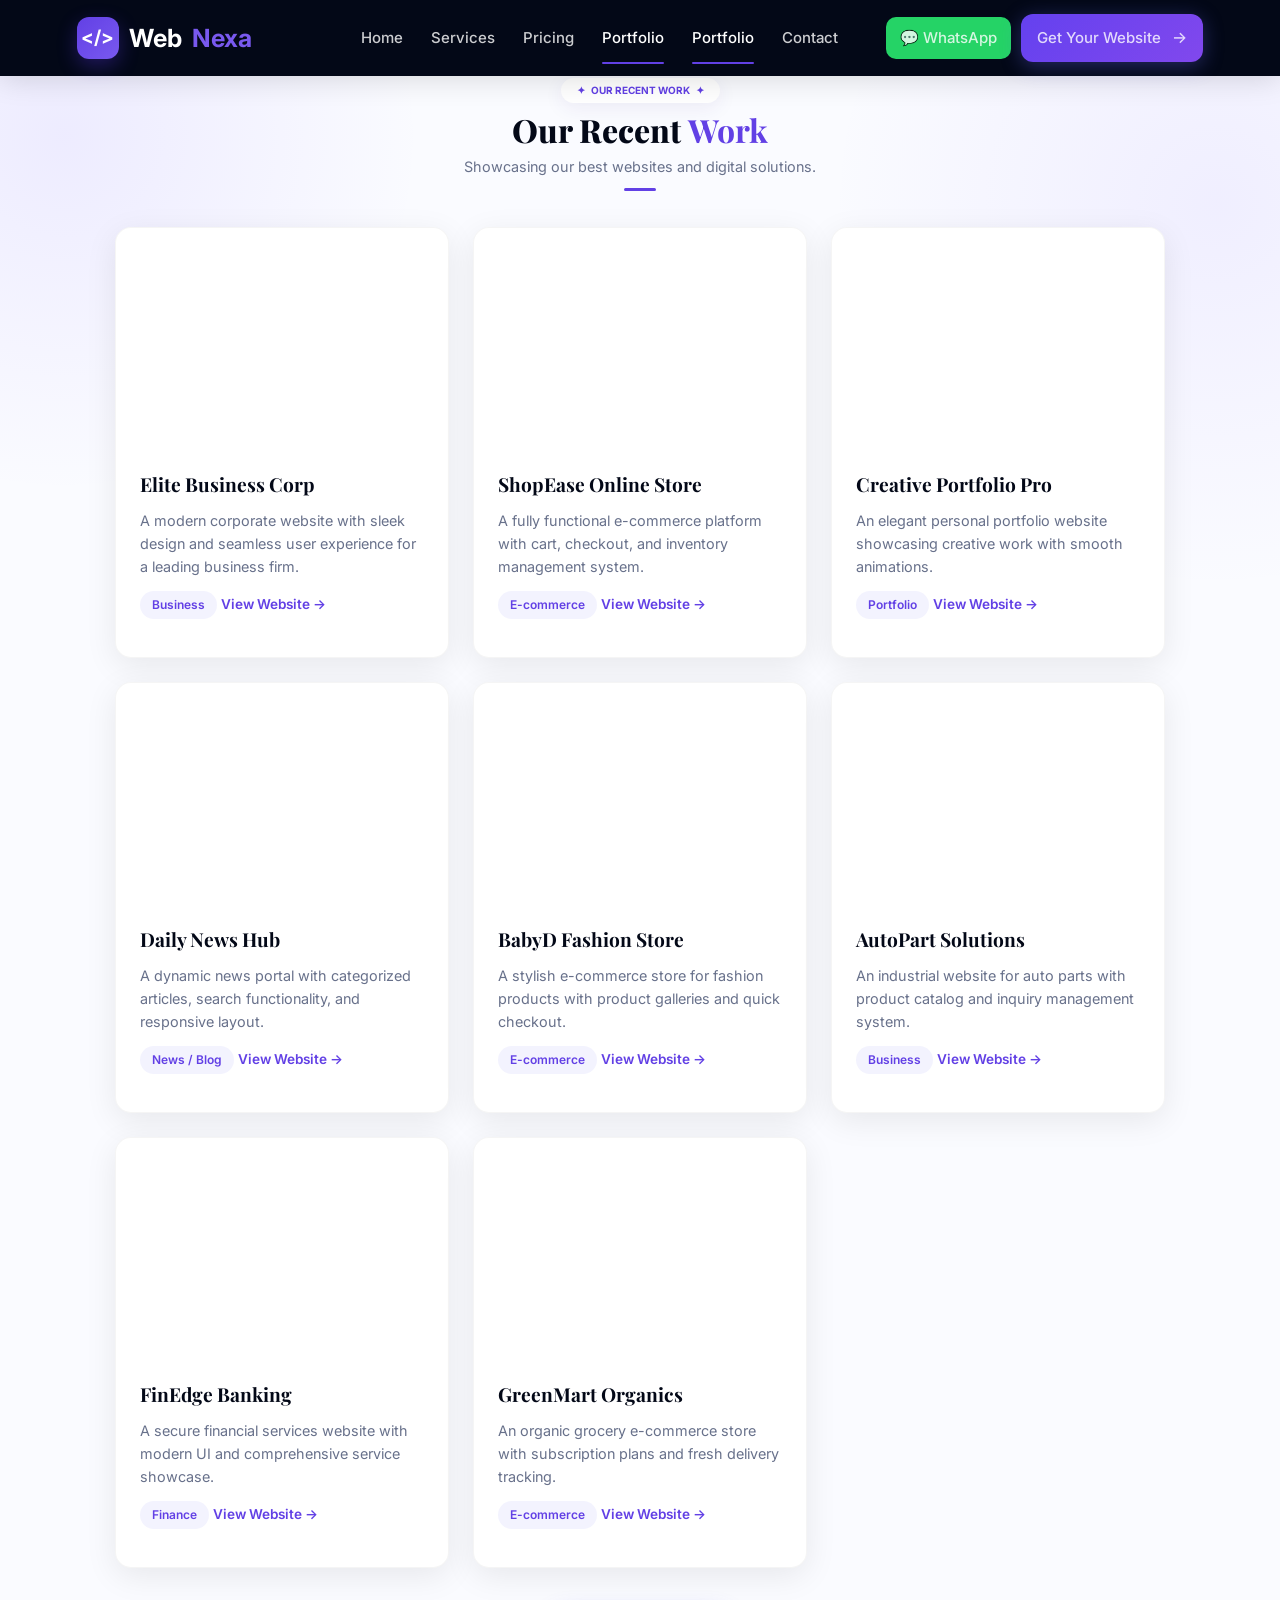
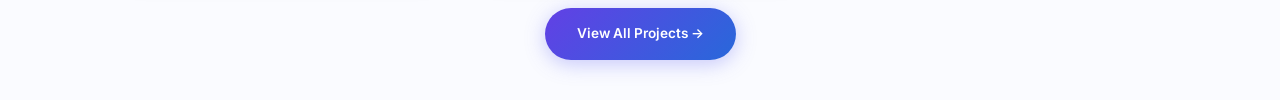
==== commit 272a4132: "Merge remote changes and resolve conflicts" ====
--- a/portfolio.html
+++ b/portfolio.html
@@ -28,7 +28,8 @@
     <nav aria-label="Main navigation" id="mainNav">
         <a href="index.html">Home</a>
         <a href="services.html">Services</a>
-        <a href="index.html#pricing">Pricing</a>
+        <a href="pricing.html">Pricing</a>
+        <a href="portfolio.html" class="active">Portfolio</a>
         <a href="portfolio.html" class="active">Portfolio</a>
         <a href="index.html#contact">Contact</a>
         
--- a/css/home.css
+++ b/css/home.css
@@ -1684,3 +1684,322 @@
     width: 100%;
     justify-content: center;
 }
+
+/* ================= PRICING PAGE ================= */
+.pricing-page {
+    min-height: calc(100vh - 76px);
+    padding: 15px 9% 40px;
+    background:
+        radial-gradient(circle at 5% 8%, rgba(110, 80, 255, .09), transparent 18%),
+        radial-gradient(circle at 95% 12%, rgba(120, 90, 255, .08), transparent 20%),
+        #fafbff;
+}
+
+/* ================= PRICING HERO ================= */
+.pricing-hero {
+    text-align: center;
+    margin-bottom: 16px;
+    padding: 60px 0 20px;
+}
+
+.pricing-hero .offer {
+    display: inline-block;
+    padding: 4px 12px;
+    border-radius: 20px;
+    background: var(--white);
+    color: var(--purple);
+    font-size: 10px;
+    font-weight: bold;
+    box-shadow: 0 5px 20px rgba(50, 30, 130, .07);
+    margin-bottom: 8px;
+}
+
+.pricing-hero .offer span {
+    margin: 0 4px;
+}
+
+.pricing-hero h1 {
+    font-family: var(--font-heading);
+    font-size: clamp(1.4rem, 3vw, 2rem);
+    font-weight: 800;
+    color: var(--primary);
+    line-height: 1.2;
+    margin-bottom: 6px;
+}
+
+.pricing-hero h1 strong {
+    color: var(--purple);
+}
+
+.pricing-hero p {
+    color: var(--text-light);
+    font-size: 0.9rem;
+    max-width: 450px;
+    margin: 0 auto;
+}
+
+/* ================= PRICING CARDS ================= */
+.pricing-cards {
+    max-width: 1100px;
+    margin: 0 auto 40px;
+    display: grid;
+    grid-template-columns: 1fr;
+    gap: 24px;
+    position: relative;
+}
+
+.pricing-card {
+    background: var(--white);
+    border-radius: var(--radius);
+    padding: 32px 28px;
+    box-shadow: var(--shadow);
+    border: 1px solid rgba(0, 0, 0, 0.04);
+    transition: var(--transition);
+    position: relative;
+    overflow: hidden;
+}
+
+.pricing-card:hover {
+    transform: translateY(-6px);
+    box-shadow: var(--shadow-lg);
+}
+
+.pricing-card::before {
+    content: '';
+    position: absolute;
+    top: 0;
+    left: 0;
+    right: 0;
+    height: 4px;
+    background: linear-gradient(90deg, var(--purple), var(--blue));
+}
+
+.pricing-card.popular::before {
+    background: linear-gradient(90deg, var(--purple), var(--orange));
+}
+
+.popular-badge {
+    position: absolute;
+    top: 16px;
+    right: 16px;
+    background: linear-gradient(135deg, var(--purple), var(--orange));
+    color: var(--white);
+    padding: 4px 12px;
+    border-radius: 50px;
+    font-size: 0.7rem;
+    font-weight: 700;
+    text-transform: uppercase;
+    letter-spacing: 1px;
+}
+
+.pricing-header {
+    text-align: center;
+    margin-bottom: 24px;
+    padding-top: 8px;
+}
+
+.pricing-header h3 {
+    font-family: var(--font-heading);
+    font-size: 1.5rem;
+    font-weight: 700;
+    color: var(--primary);
+    margin-bottom: 8px;
+}
+
+.pricing-subtitle {
+    font-size: 0.85rem;
+    color: var(--text-light);
+    margin-bottom: 4px;
+}
+
+.pricing-subtitle span {
+    font-weight: 700;
+    color: var(--purple);
+    font-size: 1.1rem;
+}
+
+.pricing-features {
+    list-style: none;
+    margin-bottom: 28px;
+}
+
+.pricing-features li {
+    display: flex;
+    align-items: center;
+    gap: 10px;
+    padding: 8px 0;
+    font-size: 0.9rem;
+    color: var(--text);
+    border-bottom: 1px solid rgba(0, 0, 0, 0.04);
+}
+
+.pricing-features li:last-child {
+    border-bottom: none;
+}
+
+.pricing-features li i {
+    color: var(--green);
+    font-size: 0.85rem;
+    flex-shrink: 0;
+}
+
+.pricing-btn {
+    display: inline-flex;
+    align-items: center;
+    justify-content: center;
+    gap: 8px;
+    width: 100%;
+    padding: 14px 24px;
+    border-radius: 12px;
+    color: var(--white);
+    font-size: 0.9rem;
+    font-weight: 600;
+    text-decoration: none;
+    transition: var(--transition);
+    box-shadow: 0 4px 20px rgba(99, 102, 241, 0.35);
+}
+
+.pricing-btn span {
+    font-size: 16px;
+    margin-left: 5px;
+}
+
+.starter-btn {
+    background: linear-gradient(135deg, var(--blue), #1d4ed8);
+}
+
+.starter-btn:hover {
+    transform: translateY(-2px);
+    box-shadow: 0 8px 30px rgba(40, 104, 218, 0.5);
+}
+
+.business-btn {
+    background: linear-gradient(135deg, var(--purple), var(--purple-light));
+}
+
+.business-btn:hover {
+    transform: translateY(-2px);
+    box-shadow: 0 8px 30px rgba(98, 64, 229, 0.5);
+}
+
+.professional-btn {
+    background: linear-gradient(135deg, var(--orange), var(--orange-light));
+    color: var(--primary);
+}
+
+.professional-btn:hover {
+    transform: translateY(-2px);
+    box-shadow: 0 8px 30px rgba(242, 139, 25, 0.5);
+}
+
+/* ================= PRICING BOTTOM ================= */
+.pricing-bottom {
+    text-align: center;
+    max-width: 600px;
+    margin: 0 auto 40px;
+    padding: 28px;
+    background: var(--white);
+    border-radius: var(--radius);
+    box-shadow: var(--shadow);
+    border: 1px solid rgba(0, 0, 0, 0.04);
+}
+
+.pricing-bottom p {
+    font-size: 1rem;
+    color: var(--text);
+    font-weight: 500;
+    margin-bottom: 20px;
+}
+
+.pricing-exact-btn {
+    display: inline-flex;
+    align-items: center;
+    gap: 8px;
+    padding: 14px 32px;
+    border-radius: 50px;
+    color: var(--white);
+    background: linear-gradient(135deg, var(--purple), var(--blue));
+    font-size: 0.95rem;
+    font-weight: 600;
+    text-decoration: none;
+    transition: var(--transition);
+    box-shadow: 0 4px 20px rgba(99, 102, 241, 0.35);
+}
+
+.pricing-exact-btn span {
+    font-size: 16px;
+    margin-left: 5px;
+}
+
+.pricing-exact-btn:hover {
+    transform: translateY(-2px);
+    box-shadow: 0 8px 30px rgba(99, 102, 241, 0.5);
+}
+
+/* ================= RESPONSIVE - PRICING ================= */
+@media (min-width: 768px) {
+    .pricing-cards {
+        grid-template-columns: repeat(3, 1fr);
+        gap: 24px;
+    }
+
+    .pricing-card {
+        padding: 36px 28px;
+    }
+}
+
+@media (max-width: 650px) {
+    .pricing-page {
+        padding: 25px 15px 30px;
+    }
+
+    .pricing-hero {
+        padding: 40px 0 16px;
+    }
+
+    .pricing-hero h1 {
+        font-size: 1.5rem;
+    }
+
+    .pricing-card {
+        padding: 28px 20px;
+    }
+
+    .pricing-header h3 {
+        font-size: 1.3rem;
+    }
+
+    .pricing-bottom {
+        padding: 24px 20px;
+    }
+
+    .pricing-exact-btn {
+        width: 100%;
+        justify-content: center;
+    }
+}
+
+/* ================= ANIMATIONS ================= */
+.pricing-card {
+    opacity: 0;
+    transform: translateY(30px);
+    animation: fadeInUp 0.8s ease-out forwards;
+}
+
+.pricing-card:nth-child(1) {
+    animation-delay: 0.1s;
+}
+
+.pricing-card:nth-child(2) {
+    animation-delay: 0.25s;
+}
+
+.pricing-card:nth-child(3) {
+    animation-delay: 0.4s;
+}
+
+.pricing-bottom {
+    opacity: 0;
+    transform: translateY(30px);
+    animation: fadeInUp 0.8s ease-out 0.55s forwards;
+}
